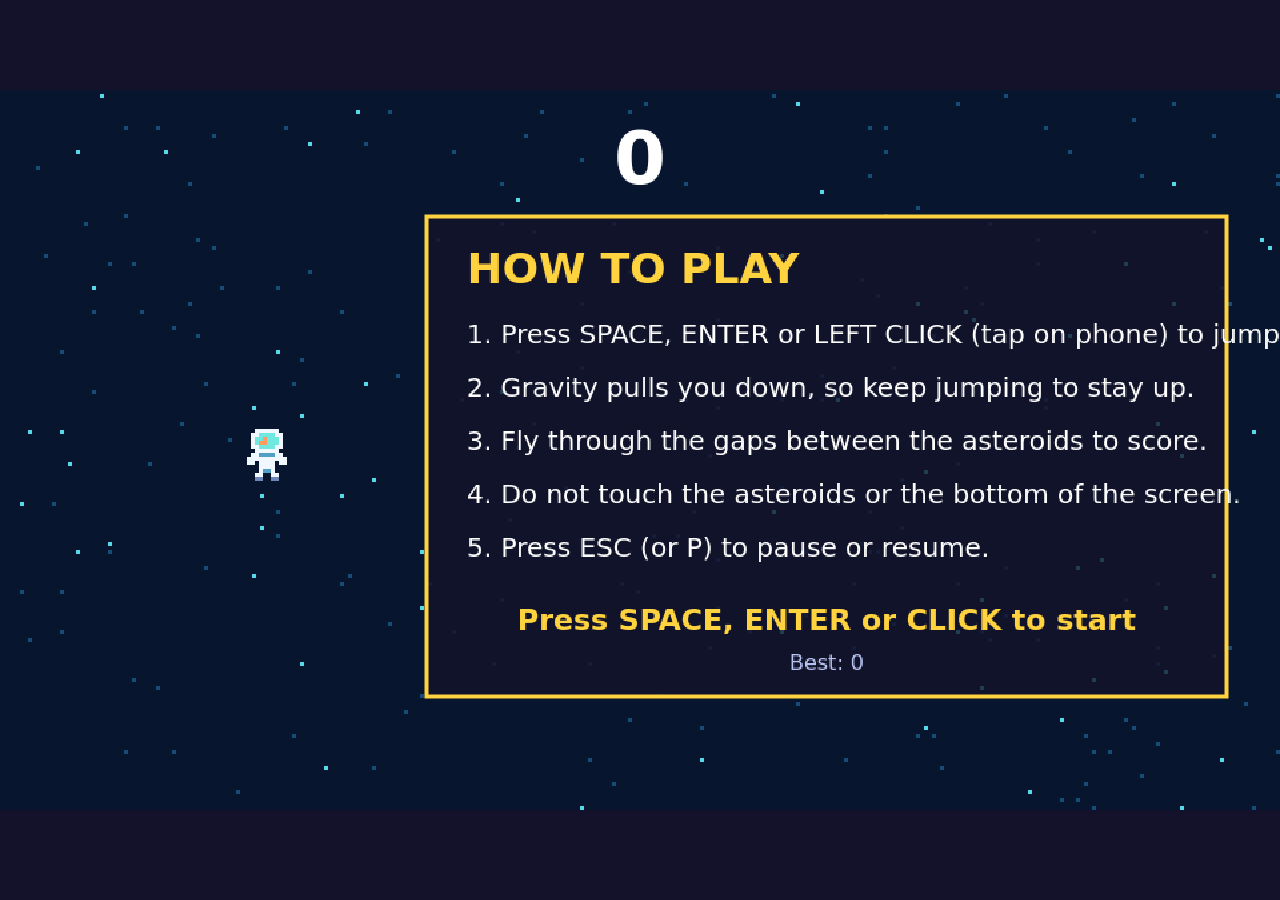
==== minigames/defying-gravity/index.html @ fba27698 "Add files via upload" ====
<!DOCTYPE html>
<html lang="en">
<head>
  <meta charset="utf-8">
  <meta name="viewport" content="width=device-width, initial-scale=1, viewport-fit=cover">
  <title>Defying Gravity · Space Mission Beyond Earth</title>
  <link rel="stylesheet" href="css/style.css">
</head>
<body>
  <canvas id="game" width="960" height="540"></canvas>

  <!-- Load order matters: config -> sprites -> entities -> systems -> game -> main -->
  <script src="js/config.js"></script>

  <script src="js/sprites/SpriteFactory.js"></script>
  <script src="js/sprites/AstronautSprite.js"></script>
  <script src="js/sprites/AsteroidSprite.js"></script>
  <script src="js/sprites/BackgroundSprite.js"></script>

  <script src="js/entities/Astronaut.js"></script>
  <script src="js/entities/AsteroidColumn.js"></script>
  <script src="js/entities/SteamParticle.js"></script>

  <script src="js/systems/InputHandler.js"></script>
  <script src="js/systems/UI.js"></script>

  <script src="js/Game.js"></script>
  <script src="js/main.js"></script>
</body>
</html>
---- minigames/defying-gravity/css/style.css ----
:root {
  box-sizing: border-box;
  padding-top: env(safe-area-inset-top, 0px);
  padding-bottom: env(safe-area-inset-bottom, 0px);
  --bg: #14122a;
}

html, body {
  height: 100%;
  margin: 0;
  background: var(--bg);
  overflow: hidden;
}

body {
  display: flex;
  align-items: center;
  justify-content: center;
}

canvas {
  /* Keep the 16:9 shape and fit it inside the window */
  width: min(100vw, calc((100vh - env(safe-area-inset-top, 0px) - env(safe-area-inset-bottom, 0px)) * 16 / 9));
  aspect-ratio: 16 / 9;
  image-rendering: pixelated;
  touch-action: none;
  display: block;
  background: #221f3a;
  outline: none;
}
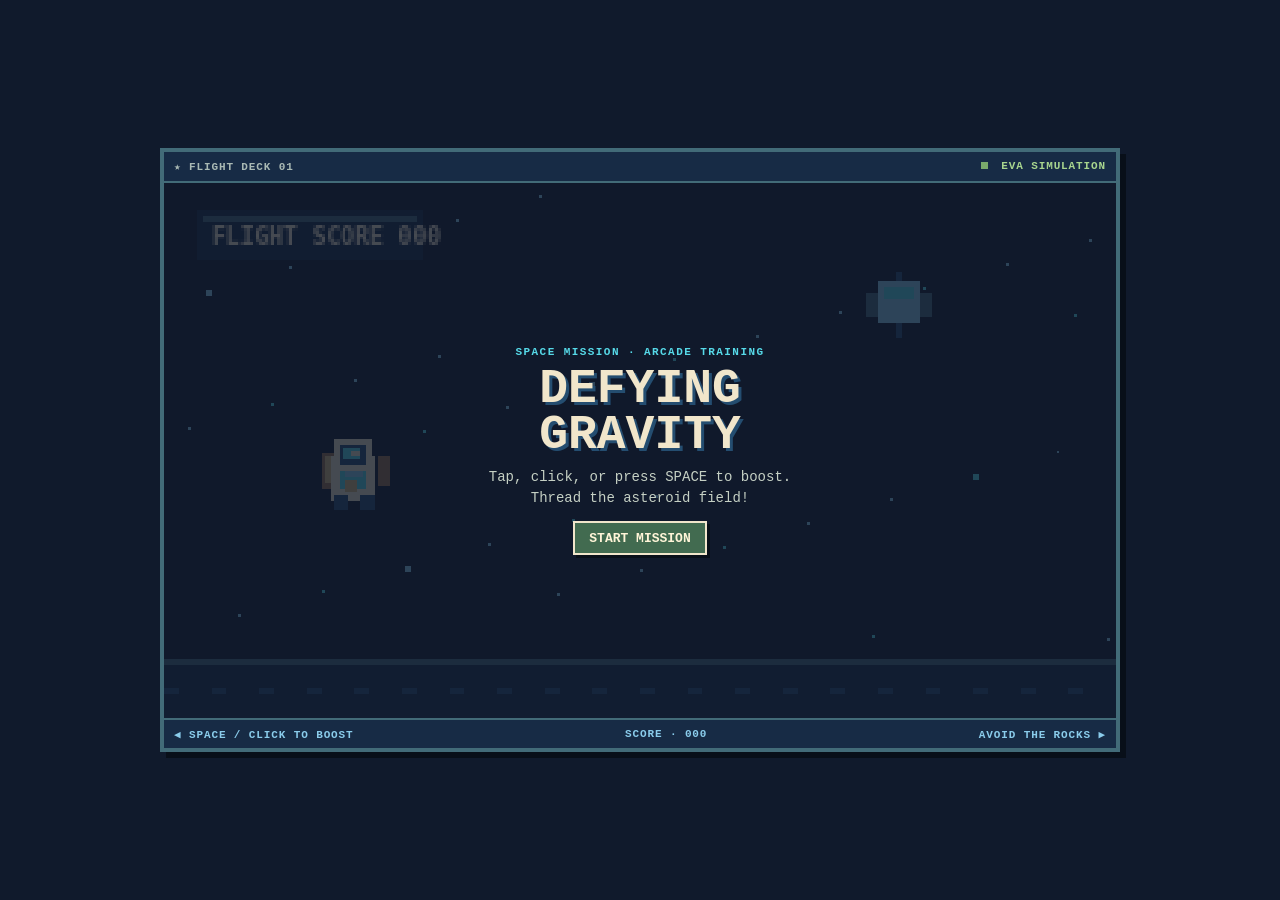
==== commit 564baf0e: "Transform campaign into a cohesive pixel-art space game and restore arcade mission" ====
--- a/minigames/defying-gravity/index.html
+++ b/minigames/defying-gravity/index.html
@@ -1,30 +1,26 @@
-<!DOCTYPE html>
+<!doctype html>
 <html lang="en">
 <head>
   <meta charset="utf-8">
-  <meta name="viewport" content="width=device-width, initial-scale=1, viewport-fit=cover">
-  <title>Defying Gravity · Space Mission Beyond Earth</title>
-  <link rel="stylesheet" href="css/style.css">
+  <meta name="viewport" content="width=device-width, initial-scale=1">
+  <meta name="theme-color" content="#101a2c">
+  <title>Defying Gravity · Space Mission</title>
+  <link rel="stylesheet" href="game.css">
+  <script src="game.js" defer></script>
 </head>
 <body>
-  <canvas id="game" width="960" height="540"></canvas>
-
-  <!-- Load order matters: config -> sprites -> entities -> systems -> game -> main -->
-  <script src="js/config.js"></script>
-
-  <script src="js/sprites/SpriteFactory.js"></script>
-  <script src="js/sprites/AstronautSprite.js"></script>
-  <script src="js/sprites/AsteroidSprite.js"></script>
-  <script src="js/sprites/BackgroundSprite.js"></script>
-
-  <script src="js/entities/Astronaut.js"></script>
-  <script src="js/entities/AsteroidColumn.js"></script>
-  <script src="js/entities/SteamParticle.js"></script>
-
-  <script src="js/systems/InputHandler.js"></script>
-  <script src="js/systems/UI.js"></script>
-
-  <script src="js/Game.js"></script>
-  <script src="js/main.js"></script>
+  <main class="cabinet" aria-label="Defying Gravity arcade mission">
+    <header class="topline"><span>★ FLIGHT DECK 01</span><span class="live"><i></i> EVA SIMULATION</span></header>
+    <div class="game-frame">
+      <canvas id="screen" width="320" height="180" aria-label="Pixel art astronaut flying through an asteroid field"></canvas>
+      <section id="overlay" class="overlay" aria-live="polite">
+        <p class="eyebrow">SPACE MISSION · ARCADE TRAINING</p>
+        <h1 id="title">DEFYING<br>GRAVITY</h1>
+        <p id="message">Tap, click, or press SPACE to boost.<br>Thread the asteroid field!</p>
+        <button id="start" type="button">START MISSION</button>
+      </section>
+    </div>
+    <footer><span>◀ SPACE / CLICK TO BOOST</span><span id="score-label">SCORE · 000</span><span>AVOID THE ROCKS ▶</span></footer>
+  </main>
 </body>
 </html>
--- a/minigames/defying-gravity/game.css
+++ b/minigames/defying-gravity/game.css
@@ -0,0 +1,19 @@
+* { box-sizing: border-box; }
+:root { color-scheme: dark; font-family: "Courier New", monospace; color: #f1e6cb; background: #101a2c; }
+body { min-width: 260px; min-height: 100vh; display: grid; place-items: center; margin: 0; padding: 12px; background: #101a2c; }
+.cabinet { width: min(960px, 100%); border: 4px solid #426b78; background: #172b45; box-shadow: 6px 6px 0 #080f19; }
+.topline, footer { min-height: 31px; display: flex; align-items: center; justify-content: space-between; gap: 8px; padding: 5px 10px; color: #a9b9b4; font-size: clamp(8px, 1.5vw, 11px); font-weight: 900; letter-spacing: .08em; }
+.topline { border-bottom: 2px solid #426b78; }
+.live { color: #a8d58e; }
+.live i { display: inline-block; width: 7px; height: 7px; margin-right: 6px; background: #79a96b; }
+.game-frame { position: relative; overflow: hidden; background: #101a2c; }
+canvas { display: block; width: 100%; height: auto; aspect-ratio: 16 / 9; image-rendering: pixelated; image-rendering: crisp-edges; }
+.overlay { position: absolute; inset: 0; display: flex; flex-direction: column; align-items: center; justify-content: center; padding: 10px; background: rgba(16, 26, 44, .76); text-align: center; }
+.overlay[hidden] { display: none; }
+.eyebrow { margin: 0 0 8px; color: #56d9e8; font-size: clamp(8px, 1.5vw, 11px); font-weight: 900; letter-spacing: .13em; }
+h1 { margin: 0; color: #f1e6cb; font-size: clamp(25px, 6vw, 48px); line-height: .96; text-shadow: 3px 3px #244d70; }
+#message { margin: 9px 0 12px; color: #c5d0c4; font-size: clamp(10px, 1.9vw, 14px); line-height: 1.5; }
+button { min-height: 34px; padding: 7px 14px; border: 2px solid #f1e6cb; border-radius: 0; background: #426b50; color: #fff5d8; box-shadow: 3px 3px #080f19; font: 900 clamp(10px, 1.8vw, 13px) "Courier New", monospace; cursor: pointer; }
+button:hover, button:focus-visible { background: #5a895e; outline: 2px solid #56d9e8; outline-offset: 2px; }
+footer { min-height: 30px; border-top: 2px solid #426b78; color: #8acceB; }
+@media (max-width: 480px) { .cabinet { border-width: 2px; } footer { font-size: 7px; padding-inline: 5px; } }
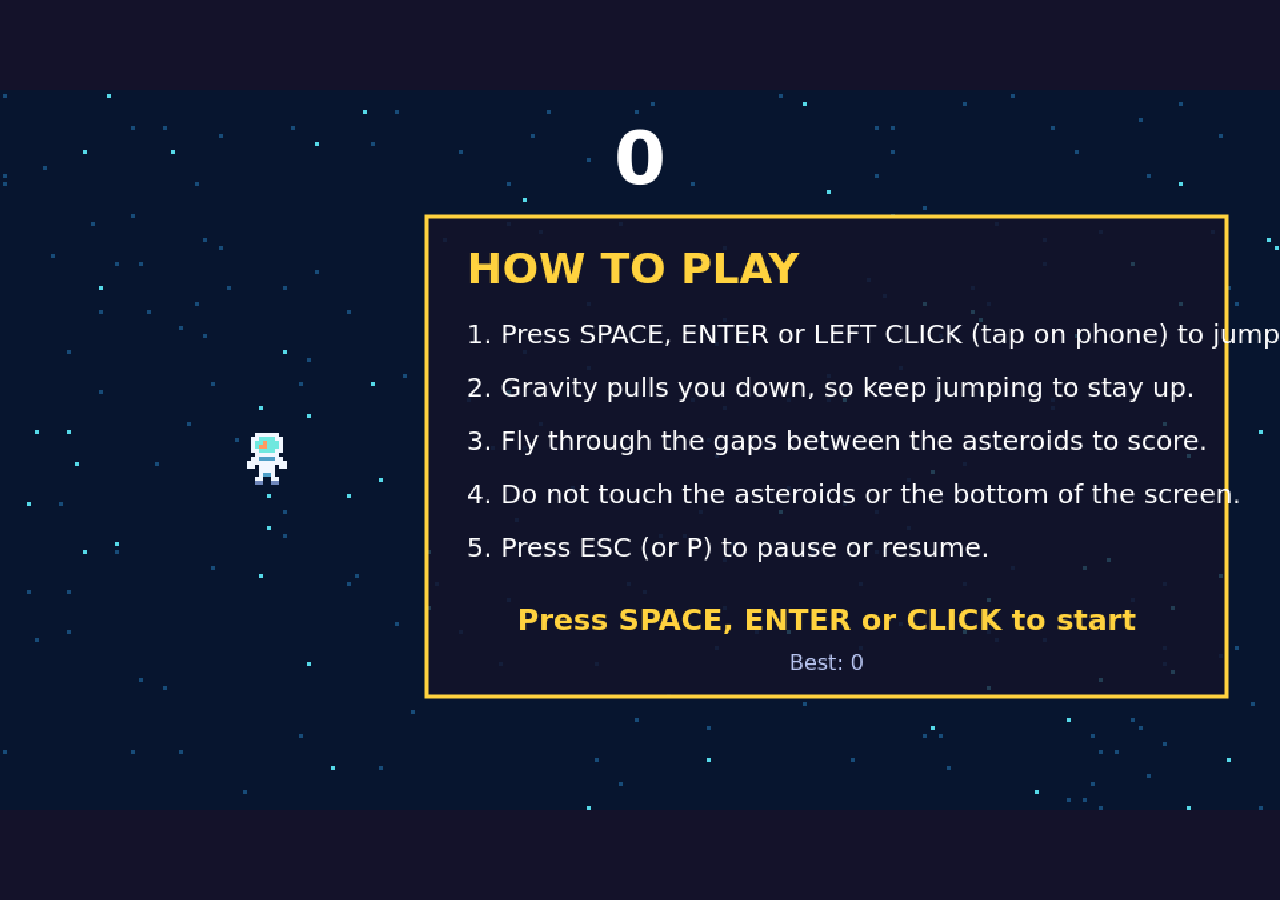
==== commit 9ec555c5: "Add files via upload" ====
--- a/minigames/defying-gravity/index.html
+++ b/minigames/defying-gravity/index.html
@@ -1,26 +1,30 @@
-<!doctype html>
+<!DOCTYPE html>
 <html lang="en">
 <head>
   <meta charset="utf-8">
-  <meta name="viewport" content="width=device-width, initial-scale=1">
-  <meta name="theme-color" content="#101a2c">
-  <title>Defying Gravity · Space Mission</title>
-  <link rel="stylesheet" href="game.css">
-  <script src="game.js" defer></script>
+  <meta name="viewport" content="width=device-width, initial-scale=1, viewport-fit=cover">
+  <title>Defying Gravity · Space Mission Beyond Earth</title>
+  <link rel="stylesheet" href="css/style.css">
 </head>
 <body>
-  <main class="cabinet" aria-label="Defying Gravity arcade mission">
-    <header class="topline"><span>★ FLIGHT DECK 01</span><span class="live"><i></i> EVA SIMULATION</span></header>
-    <div class="game-frame">
-      <canvas id="screen" width="320" height="180" aria-label="Pixel art astronaut flying through an asteroid field"></canvas>
-      <section id="overlay" class="overlay" aria-live="polite">
-        <p class="eyebrow">SPACE MISSION · ARCADE TRAINING</p>
-        <h1 id="title">DEFYING<br>GRAVITY</h1>
-        <p id="message">Tap, click, or press SPACE to boost.<br>Thread the asteroid field!</p>
-        <button id="start" type="button">START MISSION</button>
-      </section>
-    </div>
-    <footer><span>◀ SPACE / CLICK TO BOOST</span><span id="score-label">SCORE · 000</span><span>AVOID THE ROCKS ▶</span></footer>
-  </main>
+  <canvas id="game" width="960" height="540"></canvas>
+
+  <!-- Load order matters: config -> sprites -> entities -> systems -> game -> main -->
+  <script src="js/config.js"></script>
+
+  <script src="js/sprites/SpriteFactory.js"></script>
+  <script src="js/sprites/AstronautSprite.js"></script>
+  <script src="js/sprites/AsteroidSprite.js"></script>
+  <script src="js/sprites/BackgroundSprite.js"></script>
+
+  <script src="js/entities/Astronaut.js"></script>
+  <script src="js/entities/AsteroidColumn.js"></script>
+  <script src="js/entities/SteamParticle.js"></script>
+
+  <script src="js/systems/InputHandler.js"></script>
+  <script src="js/systems/UI.js"></script>
+
+  <script src="js/Game.js"></script>
+  <script src="js/main.js"></script>
 </body>
 </html>
--- a/minigames/defying-gravity/css/style.css
+++ b/minigames/defying-gravity/css/style.css
@@ -0,0 +1,30 @@
+:root {
+  box-sizing: border-box;
+  padding-top: env(safe-area-inset-top, 0px);
+  padding-bottom: env(safe-area-inset-bottom, 0px);
+  --bg: #14122a;
+}
+
+html, body {
+  height: 100%;
+  margin: 0;
+  background: var(--bg);
+  overflow: hidden;
+}
+
+body {
+  display: flex;
+  align-items: center;
+  justify-content: center;
+}
+
+canvas {
+  /* Keep the 16:9 shape and fit it inside the window */
+  width: min(100vw, calc((100vh - env(safe-area-inset-top, 0px) - env(safe-area-inset-bottom, 0px)) * 16 / 9));
+  aspect-ratio: 16 / 9;
+  image-rendering: pixelated;
+  touch-action: none;
+  display: block;
+  background: #221f3a;
+  outline: none;
+}
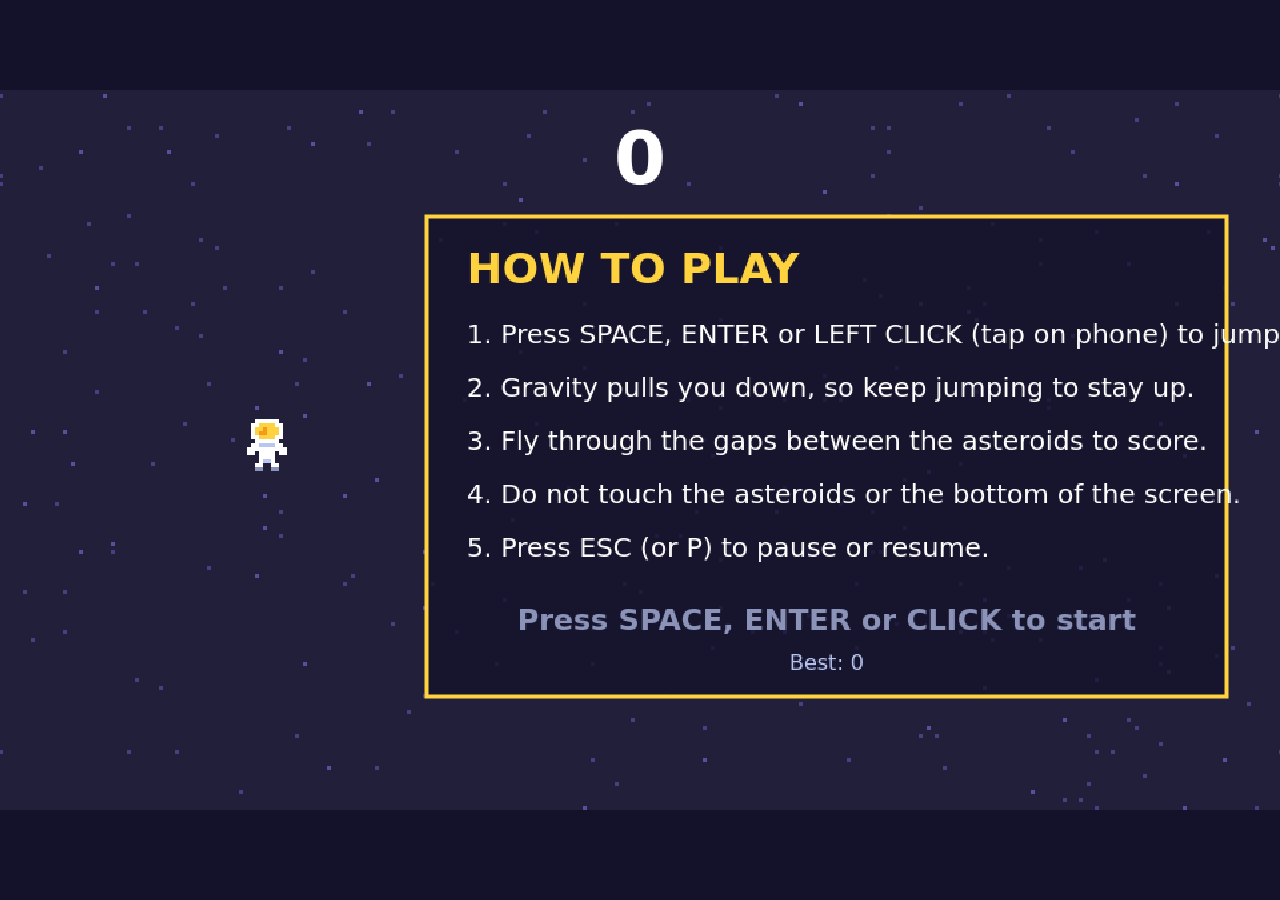
==== commit 58667bf6: "Add files via upload" ====
--- a/minigames/defying-gravity/index.html
+++ b/minigames/defying-gravity/index.html
@@ -3,7 +3,7 @@
 <head>
   <meta charset="utf-8">
   <meta name="viewport" content="width=device-width, initial-scale=1, viewport-fit=cover">
-  <title>Defying Gravity · Space Mission Beyond Earth</title>
+  <title>Astro Flap</title>
   <link rel="stylesheet" href="css/style.css">
 </head>
 <body>
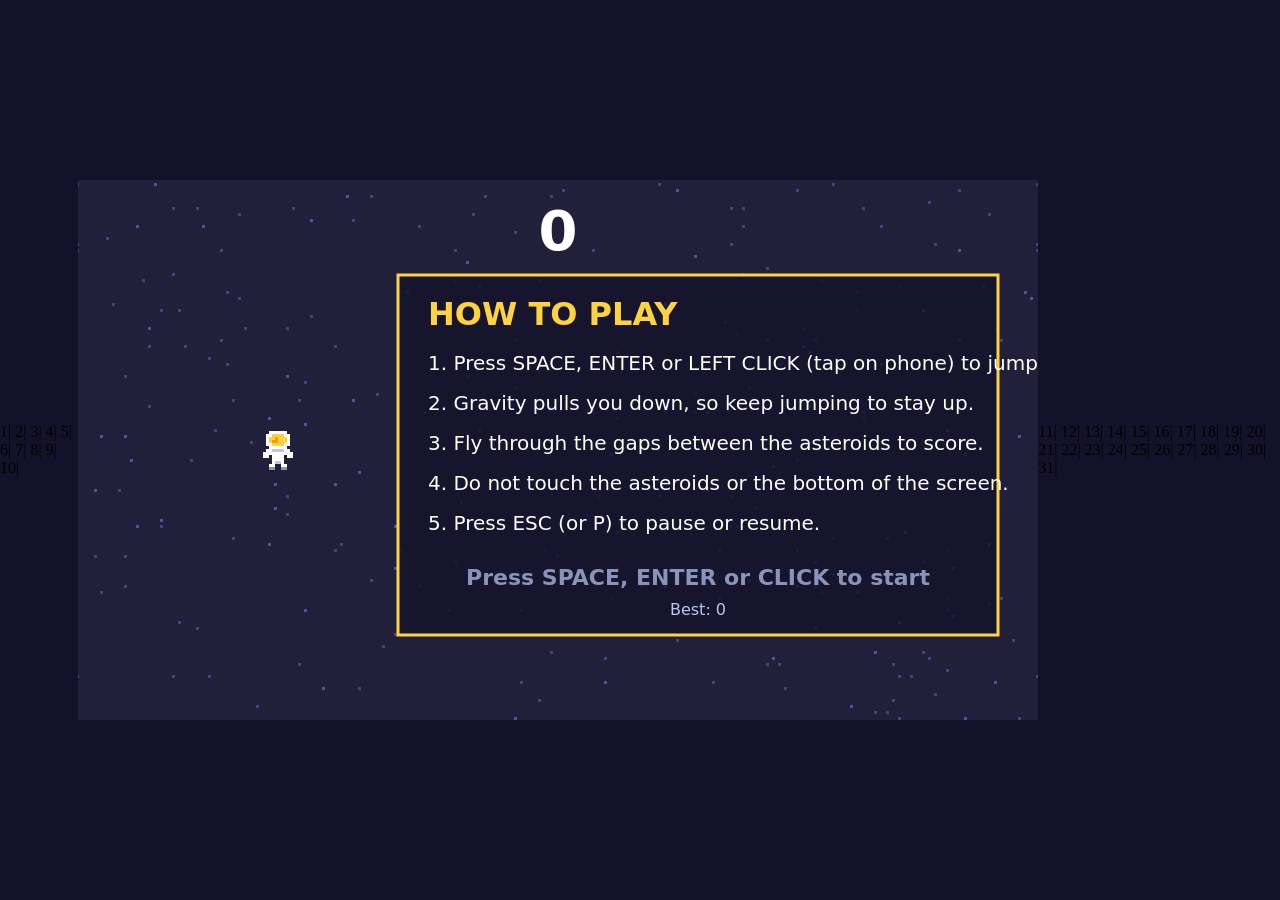
==== commit 34a07065: "Add ESC exit confirmation to both space minigames" ====
--- a/minigames/defying-gravity/index.html
+++ b/minigames/defying-gravity/index.html
@@ -1,30 +1,31 @@
-<!DOCTYPE html>
-<html lang="en">
-<head>
-  <meta charset="utf-8">
-  <meta name="viewport" content="width=device-width, initial-scale=1, viewport-fit=cover">
-  <title>Astro Flap</title>
-  <link rel="stylesheet" href="css/style.css">
-</head>
-<body>
-  <canvas id="game" width="960" height="540"></canvas>
-
-  <!-- Load order matters: config -> sprites -> entities -> systems -> game -> main -->
-  <script src="js/config.js"></script>
-
-  <script src="js/sprites/SpriteFactory.js"></script>
-  <script src="js/sprites/AstronautSprite.js"></script>
-  <script src="js/sprites/AsteroidSprite.js"></script>
-  <script src="js/sprites/BackgroundSprite.js"></script>
-
-  <script src="js/entities/Astronaut.js"></script>
-  <script src="js/entities/AsteroidColumn.js"></script>
-  <script src="js/entities/SteamParticle.js"></script>
-
-  <script src="js/systems/InputHandler.js"></script>
-  <script src="js/systems/UI.js"></script>
-
-  <script src="js/Game.js"></script>
-  <script src="js/main.js"></script>
-</body>
-</html>
+1| <!DOCTYPE html>
+2| <html lang="en">
+3| <head>
+4|   <meta charset="utf-8">
+5|   <meta name="viewport" content="width=device-width, initial-scale=1, viewport-fit=cover">
+6|   <title>Astro Flap</title>
+7|   <link rel="stylesheet" href="css/style.css">
+8| </head>
+9| <body>
+10|   <canvas id="game" width="960" height="540"></canvas>
+11| 
+12|   <!-- Load order matters: config -> sprites -> entities -> systems -> game -> main -->
+13|   <script src="js/config.js"></script>
+14| 
+15|   <script src="js/sprites/SpriteFactory.js"></script>
+16|   <script src="js/sprites/AstronautSprite.js"></script>
+17|   <script src="js/sprites/AsteroidSprite.js"></script>
+18|   <script src="js/sprites/BackgroundSprite.js"></script>
+19| 
+20|   <script src="js/entities/Astronaut.js"></script>
+21|   <script src="js/entities/AsteroidColumn.js"></script>
+22|   <script src="js/entities/SteamParticle.js"></script>
+23| 
+24|   <script src="js/systems/InputHandler.js"></script>
+25|   <script src="js/systems/UI.js"></script>
+26| 
+27|   <script src="js/Game.js"></script>
+28|   <script src="js/main.js"></script>
+29| </body>
+30| </html>
+31| 
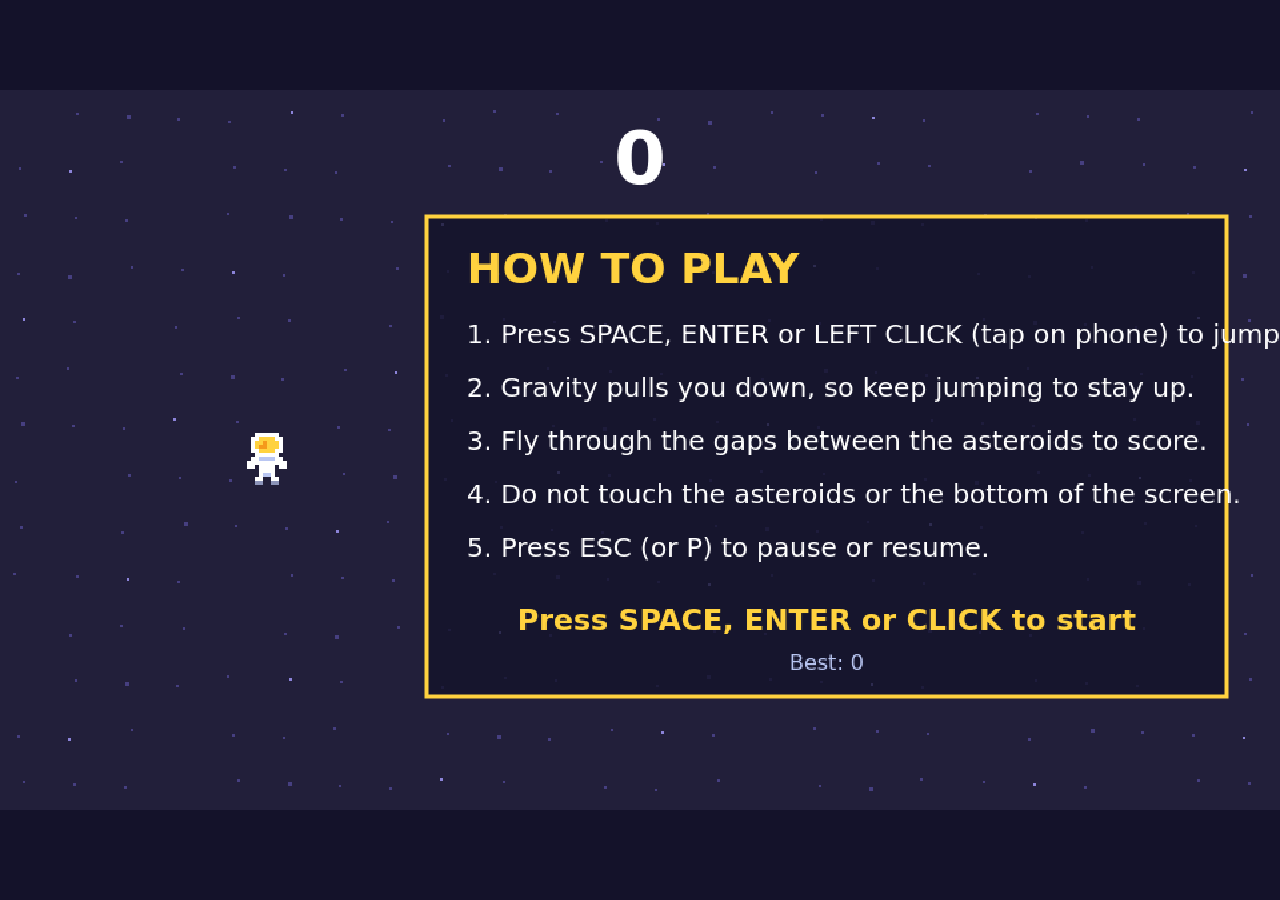
==== commit 7fa5ca6c: "Update index.html" ====
--- a/minigames/defying-gravity/index.html
+++ b/minigames/defying-gravity/index.html
@@ -1,31 +1,32 @@
-1| <!DOCTYPE html>
-2| <html lang="en">
-3| <head>
-4|   <meta charset="utf-8">
-5|   <meta name="viewport" content="width=device-width, initial-scale=1, viewport-fit=cover">
-6|   <title>Astro Flap</title>
-7|   <link rel="stylesheet" href="css/style.css">
-8| </head>
-9| <body>
-10|   <canvas id="game" width="960" height="540"></canvas>
-11| 
-12|   <!-- Load order matters: config -> sprites -> entities -> systems -> game -> main -->
-13|   <script src="js/config.js"></script>
-14| 
-15|   <script src="js/sprites/SpriteFactory.js"></script>
-16|   <script src="js/sprites/AstronautSprite.js"></script>
-17|   <script src="js/sprites/AsteroidSprite.js"></script>
-18|   <script src="js/sprites/BackgroundSprite.js"></script>
-19| 
-20|   <script src="js/entities/Astronaut.js"></script>
-21|   <script src="js/entities/AsteroidColumn.js"></script>
-22|   <script src="js/entities/SteamParticle.js"></script>
-23| 
-24|   <script src="js/systems/InputHandler.js"></script>
-25|   <script src="js/systems/UI.js"></script>
-26| 
-27|   <script src="js/Game.js"></script>
-28|   <script src="js/main.js"></script>
-29| </body>
-30| </html>
-31| 
+<!DOCTYPE html>
+<html lang="en">
+<head>
+  <meta charset="utf-8">
+  <meta name="viewport" content="width=device-width, initial-scale=1, viewport-fit=cover">
+  <title>Astro Flap</title>
+  <link rel="stylesheet" href="css/style.css">
+</head>
+<body>
+  <canvas id="game" width="960" height="540"></canvas>
+
+  <!-- Load order matters: config -> sprites -> entities -> systems -> game -> main -->
+  <script src="../../mission-history.js"></script>
+  <script src="js/config.js"></script>
+
+  <script src="js/sprites/SpriteFactory.js"></script>
+  <script src="js/sprites/AstronautSprite.js"></script>
+  <script src="js/sprites/AsteroidSprite.js"></script>
+  <script src="js/sprites/BackgroundSprite.js"></script>
+
+  <script src="js/entities/Astronaut.js"></script>
+  <script src="js/entities/AsteroidColumn.js"></script>
+  <script src="js/entities/SteamParticle.js"></script>
+
+  <script src="js/systems/InputHandler.js"></script>
+  <script src="js/systems/UI.js"></script>
+
+  <script src="js/Game.js"></script>
+  <script src="js/main.js"></script>
+</body>
+</html>
+
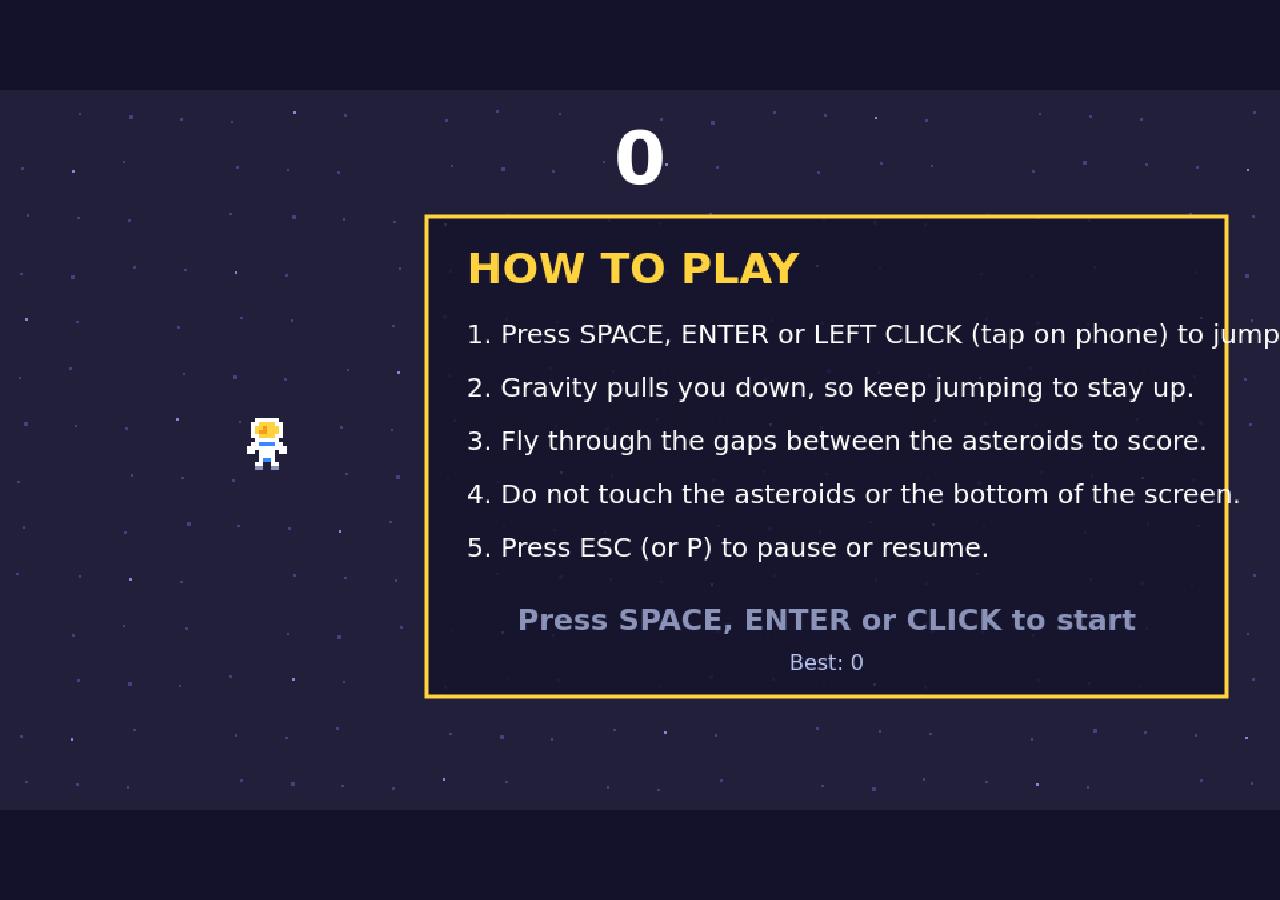
==== commit 26f0b462: "Update index.html" ====
--- a/minigames/defying-gravity/index.html
+++ b/minigames/defying-gravity/index.html
@@ -1,32 +1,31 @@
-<!DOCTYPE html>
-<html lang="en">
-<head>
-  <meta charset="utf-8">
-  <meta name="viewport" content="width=device-width, initial-scale=1, viewport-fit=cover">
-  <title>Astro Flap</title>
-  <link rel="stylesheet" href="css/style.css">
-</head>
-<body>
-  <canvas id="game" width="960" height="540"></canvas>
-
-  <!-- Load order matters: config -> sprites -> entities -> systems -> game -> main -->
-  <script src="../../mission-history.js"></script>
+ <!DOCTYPE html>
+ <html lang="en">
+ <head>
+   <meta charset="utf-8">
+   <meta name="viewport" content="width=device-width, initial-scale=1, viewport-fit=cover">
+   <title>Astro Flap</title>
+   <link rel="stylesheet" href="css/style.css">
+ </head>
+ <body>
+   <canvas id="game" width="960" height="540"></canvas>
+    <!-- Load order matters: config -> sprites -> entities -> systems -> game -> main -->
+   <script src="../../mission-history.js"></script>
   <script src="js/config.js"></script>
-
-  <script src="js/sprites/SpriteFactory.js"></script>
-  <script src="js/sprites/AstronautSprite.js"></script>
-  <script src="js/sprites/AsteroidSprite.js"></script>
-  <script src="js/sprites/BackgroundSprite.js"></script>
-
-  <script src="js/entities/Astronaut.js"></script>
-  <script src="js/entities/AsteroidColumn.js"></script>
-  <script src="js/entities/SteamParticle.js"></script>
-
-  <script src="js/systems/InputHandler.js"></script>
-  <script src="js/systems/UI.js"></script>
-
-  <script src="js/Game.js"></script>
-  <script src="js/main.js"></script>
+ 
+   <script src="js/sprites/SpriteFactory.js"></script>
+   <script src="js/sprites/AstronautSprite.js"></script>
+   <script src="js/sprites/AsteroidSprite.js"></script>
+   <script src="js/sprites/BackgroundSprite.js"></script>
+ 
+   <script src="js/entities/Astronaut.js"></script>
+   <script src="js/entities/AsteroidColumn.js"></script>
+   <script src="js/entities/SteamParticle.js"></script>
+ 
+   <script src="js/systems/InputHandler.js"></script>
+   <script src="js/systems/UI.js"></script>
+ 
+   <script src="js/Game.js"></script>
+   <script src="js/main.js"></script>
 </body>
 </html>
-
+ 
